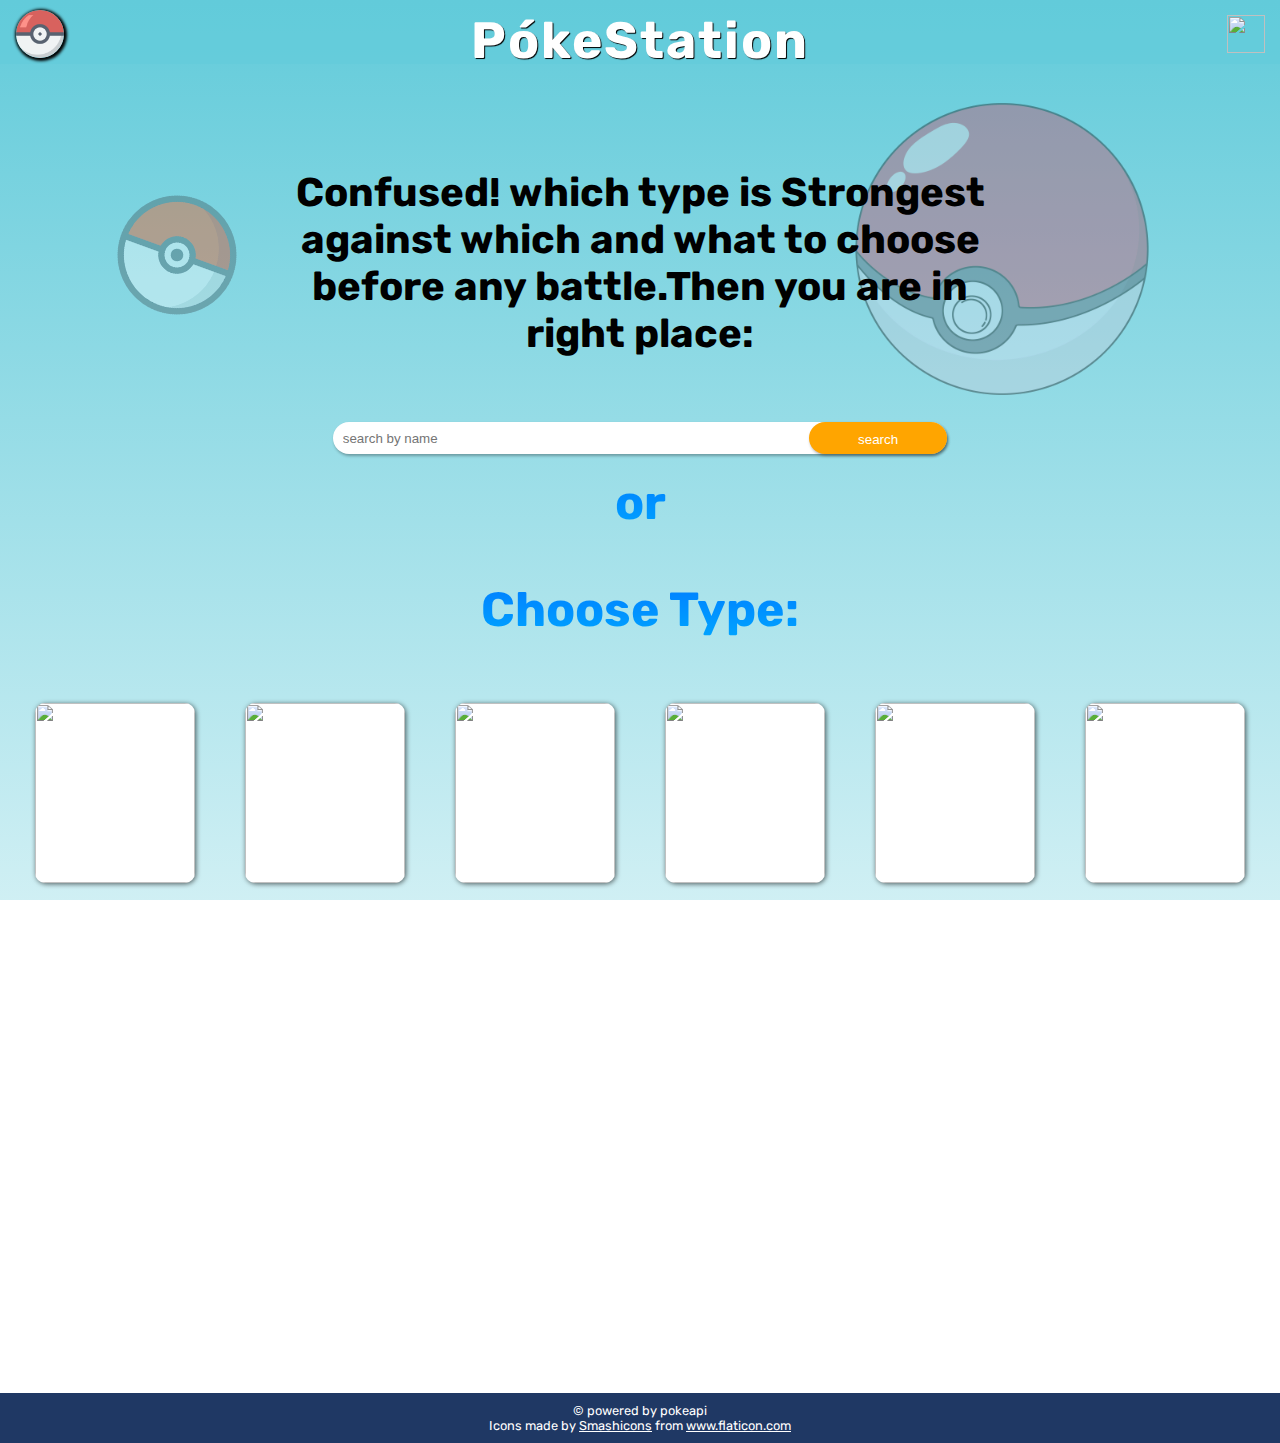
==== Index.html @ f2593197 "uploaded all files for the pokestation site" ====
<!DOCTYPE HTML>
<html>
<head>
  <meta charset="UTF-8">
  <meta name="viewport" content="width=device-width, initial-scale=1">
  <meta name="description" content="On PokeStation find a suitable pokemon for a battle. Make your perfect team after Knowing which type of pokemon is stronger thant the other">
  <meta name="keywords" content="Pokemon, Type, Pikachu, Charizard, Strong, Weak, agianst">
  <title>PokeStation</title>
  <link rel="stylesheet" href="style.css">
  <link rel="preconnect" href="https://fonts.gstatic.com">
  <link href="https://fonts.googleapis.com/css2?family=Roboto+Condensed:ital@1&family=Rubik:ital@1&display=swap" rel="stylesheet">
  <body>
    <div class="spinner">
    <div class="back"></div>
    <div class="loader"></div>
  </div>
    <header>
      <div class="bicon">
          <img src="ball.png">
      </div>
      <div class="title">
        <h1>PókeStation</h1>
      </div>
      <div class="search-icon hide">
        <img src="search.png">
      </div>
      <a href="https://form.123formbuilder.com/4982743/my-form"><img border="0" src=logo/cs.png></a>
    </header>

    <div class="home-page">
      <div class="text">
        <p>
          Confused! which type is Strongest against which and what to choose before any battle.Then you are in right place:
        </p>
        <form class="type-bar">
          <input type="text" class="bar-box" placeholder="search by name" maxlength="30" >
          <input type="button" class="submit" value="search">
        </form>
        <h1>or</h1>
        <h1>Choose Type:</h1>
      </div>
      <img src="bb.png" class="ball-1">
      <img src="b.png" class="ball-2">

      <div class="types">
        <img src="logo/bug.png">
        <img src="logo/dark.png">
        <img src="logo/dragon.png">
        <img src="logo/electric.png">
        <img src="logo/fairy.png">
        <img src="logo/fighting.png">
        <img src="logo/fire.png">
        <img src="logo/flying.png">
        <img src="logo/ghost.png">
        <img src="logo/grass.png">
        <img src="logo/ground.png">
        <img src="logo/ice.png">
        <img src="logo/normal.png">
        <img src="logo/poison.png">
        <img src="logo/psychic.png">
        <img src="logo/rock.png">
        <img src="logo/steel.png">
        <img src="logo/water.png">
      </div>
    </div>

      <div class="result-page hide">
        <img src="bb.png" class="ball-1">
        <img src="b.png" class="ball-2">
        <div class="resHead">

       <!--
        <div class="type-banner">
          <img src="logo/water.png">
        </div>
        <p>
          Total water type pokemon <br><br><span class="num">82</span>
        </p>-->
        </div>
        <div class="pokemon-list">
          <div class="strong-against">
            <h1> STRONG AGAINST </h1>
            <div class="poks stg">
             <!-- <img src="logo/rock.png">
              <img src="logo/rock.png">
              <img src="logo/ice.png">-->
            </div>
          </div>
          <div class="weak-against">
           <h1> WEAK AGAINST</h1>
           <div class="poks wek">
              <!--<img src="logo/rock.png">
              <img src="logo/rock.png">-->
            </div>
          </div>
        </div>
      </div>
<div class="pokspic">
  <div class="ehead">
  </div>
  <img src="bb.png" class="ball-1">
  <img src="b.png" class="ball-2">
  <div class="pic-page">
    <!--<figure>
    <img src="https://img.pokemondb.net/artwork/large/charmander.jpg">
    <figcaption>CHARMANDER</figcaption>
    </figure>-->
  </div>
</div>
<div class="pok-det hide">
  <span class="det-icon">
  <!--<img src="https://img.pokemondb.net/artwork/large/charmander.jpg">
      <h1> Charmander </h1>-->
  </span>
  <div class="details">
  <h1 class="h1">Type : <span class="dName"></span></h1>
   <div class="wh">

   </div>
  <div class="stats">
    <h1>HP</h1><div><div id="hp"></div></div>
    <h1>Attack</h1><div><div id="attack"></div></div>
    <h1>Defense</h1><div><div id="defense"></div></div>
    <h1>Special-attack</h1><div><div id="special-attack"></div></div>
    <h1>Special-Defense</h1><div><div id="special-defense"></div></div>
    <h1>Speed</h1><div><div id="speed"></div></div>
  </div>
</div>
  <div class="pokemon-list">
          <div class="strong-against">
            <h1> STRONG AGAINST* </h1>
            <div class="poks strong stg">
             <!-- <img src="logo/rock.png">
              <img src="logo/rock.png">
              <img src="logo/ice.png">-->
            </div>
          </div>
          <div class="weak-against">
           <h1> WEAK AGAINST*</h1>
           <div class="poks weak wek">
              <!--<img src="logo/rock.png">
              <img src="logo/rock.png">-->
            </div>
          </div>
        </div>
</div>

    <footer class="footer">
      <p>
        &copy; powered by pokeapi</P>
        <div>Icons made by <a href="https://www.flaticon.com/authors/smashicons" title="Smashicons">Smashicons</a> from <a href="https://www.flaticon.com/" title="Flaticon">www.flaticon.com</a></div>
    </footer>
    <script type="text/javascript" src="search.js"></script>
  </body>
</html>
---- style.css ----
:root{
  --display: 0;
  /* --hp: 0;
  --attack:0;
  --defense:0;
  --spA:0;
  --spD:0;
  --speed:0; */
}


* {
  margin: 0;
  padding: 0;
  box-sizing: border-box;
}

body {

background: linear-gradient(to top, rgba(98,203,218,0.3), rgba(98,203,218,1));
background-repeat: no-repeat;
background-size: cover;
background-attachment: fixed;
}

header {
  background: rgba(98,203,218,0.6);
  height: 64px;
  font-family: 'Rubik', sans-serif;
}

header a img {
  position: absolute;
  right: 15px;
  top: 15px;
  height: 38px;
  width: 38px;
}


.bicon{
  position: fixed;
  z-index: 101;
}
header .bicon img {
  position: absolute;
  margin-left: 1rem;
  margin-top: 0.6rem;
  width: 40px;
  height: 40px;
  box-shadow: 1px 1px 3px 2px black;
  border-radius: 50%;
  cursor: pointer;
  z-index: 200;
}

.bicon::after{
  content: "<< Click here to go Home!";
  font-weight: bold;
width: 100px;
padding: 3px;
text-align: center;
  position: absolute;
  top: 14px;
  left: 70px;
background: white;
border-radius: 5px;
box-shadow: 1px 1px 5px black;
opacity: var(--display);
transition: opacity 2s;
}

header .title {
  text-align: center;
  padding-top: 0.6rem;
  color: white;
  font-size: 1.1rem;
  letter-spacing: 2px;
  text-shadow: 1px 0.8px 0.8px black;
}

header .search-icon img {
  position: fixed;
  width: 80px;
  height: 80px;
  bottom: 14px;
  right: 0;
  cursor: pointer;
  transition: all 0.89s;
  z-index: 100;
}

header .search-icon img:hover {
  transform: scale(1.2);
}

h1{
  opacity: 0;
    transform: translateY(30px);
    transition: transform 0.75s,
                opacity 1s;
}

.ball-1,
.ball-2 {
  position: absolute;
  opacity: 0.2;
  z-index: -1;
}

.ball-2 {
  width: 150px;
  height: 150px;
  top: 20%;
  left: 8%;
  transform: rotate(20deg);
}

.ball-1 {
  width: 300px;
  height: 300px;
  right: 10%;
  top: 11%;
}

.text {
  font-family: 'Rubik', sans-serif;
  font-weight: bold;
  text-align: center;
  margin-top: 80px;
}

.text p {
  font-size: 2.5rem;
  padding: 25px;
  z-index: 10000;
  color: black;
}

.text h1 {
  font-size: 3rem;
  margin-top: 20px;
  margin-bottom: 50px;
  background: -webkit-linear-gradient(#007dff,#00a4ff);
  background-clip: text;
  -webkit-background-clip: text;
  -webkit-text-fill-color: transparent;
}

.type-bar{
 margin-top: 2.5rem;
 display: flex;
 justify-content: center;
 align-items: center;
position: relative;
}

.bar-box{
  border: none;
  padding: 10px;
  border-radius: 20px;
  height: 2rem;
  width: 80%;
  outline:none;
  box-shadow: 1px 2px 3px rgba(0,0,0,0.3);
}

.submit{
width: 18%;
border: none;
border-radius: 20px;
position: absolute;
height: 2rem;
color: white;
background: orange;
padding: 10px;
right: 10%;
outline: none;
cursor: pointer;
box-shadow: 1px 2px 3px rgba(0,0,0,0.3);
}

.types img:hover{
  cursor: pointer;
  transform: scale(1.1);
}

.types img {
  cursor: pointer;
  width: 160px;
  height: 180px;
  margin: 15px 25px 25px 25px;
  /* border: 1px solid #a8a8a7; */
  border-radius: 10px;
  box-shadow: 1px 1px 5px  rgba(0,0,0,0.6);
  background-color: white;
  opacity: 0;
  transform: translateY(100px);
  transition: transform 0.75s,
              opacity 1s;
}



.types {
  display: flex;
  flex-wrap: wrap;
  justify-content: center;
}

footer {
  margin-top: 25px;
  background-color: #1f3864;
  height: 50px;
  text-align: center;
  color: white;
  font-family: 'Rubik', sans-serif;
  width: 100%;
  padding: 10px;
    font-size: 0.8rem;
}
footer a {
  text-decoration: underline;
  color: white;
}

@media only screen and (max-width: 1080px) {

  .ball-2 {
    width: 135px;
    height: 135px;
    top: 20%;
    left: -40px;
    transform: rotate(20deg);
  }

  .ball-1 {
    width: 175px;
    height: 175px;
    right: 0;
    top: 21%;
  }

  .types img {
    margin: 8px 18px 18px 18px;
  }

  header .search-icon img {
    width: 90px;
    height: 90px;
  }
  .details{
    font-size: 10px;
    }
    
    .details img{
      width: 100px;
      height: 50px;
    }
  .stats{
    min-width: 75%;
  }
}

.hide {
  display: none;
}

.type-banner img {
  width: 180px;
  height: 200px;
  background: linear-gradient(rgb(218,217,217), #f2f2f2);
  border-radius: 20px;
  padding-left: 8px;
  box-shadow: 1px 2px 5px rgba(0,0,0,0.6);
}
.type-banner {
  margin: 50px 0 50px 0;
  width: 100%;
  display: flex;
  justify-content: center;
}

.pokemon-list {
  display: flex;
  flex-wrap: wrap;
  justify-content: center;
  align-items: center;
  margin-top: 50px;
}
.pokemon-list img {
  width: 160px;
  height: 180px;
  margin: 5px;
  cursor: pointer;
}

.result-page,
.details {
  text-align: center;
}

.strong-against,
.weak-against {
  box-shadow: 2px 0 5px black;
  margin-bottom: 30px;
  margin-left: 10px;
  margin-right: 10px;
  padding-top: 10px;
  border-radius: 20px 20px 0 0 ;
}

.strong-against h1,
.weak-against h1 {
  font-family: 'Rubik';
  font-size: 32px;
  margin-bottom: 8px;
  padding:10px;
}

.result-page p {
  font-family: 'Rubik';
  font-size: 2.2rem;
}

.num{
  font-family: fantasy;
  background: -webkit-linear-gradient(#007dff,#00a4ff);
  background-clip: text;
  -webkit-background-clip: text;
  -webkit-text-fill-color: transparent;
  color: white;
  font-size: 5rem;
}

.poks{
 margin: 0 10px 0 10px;
}
.strong-against{
  background: -webkit-linear-gradient(to bottom right, #76b852, rgba(33,150,243,0.6));
  background: linear-gradient(to bottom right, #76b852, rgba(33,150,243,0.6));
}

.weak-against {
background: -webkit-linear-gradient(to bottom right, #f44336, rgba(33,150,243,0.6));  /* Chrome 10-25, Safari 5.1-6 */
background: linear-gradient(to bottom right, rgba(33,150,243,0.6), #f44336); /* W3C, IE 10+/ Edge, Firefox 16+, Chrome 26+, Opera 12+, Safari 7+ */
}

@media only screen and (min-width: 720px){

header .title {
  font-size: 1.6rem;
}
header .bicon img {
  width: 48px;
  height: 48px;
}

  .strong-against,
  .weak-against {
    border-radius: 20px 0px 20px 0px;
    box-shadow: 0px 2px 7px rgba(0,0,0,0.7),
                0px -2px 7px rgba(0,0,0,0.7);
  }
.strong-against{
  margin-right: 1.75rem;
    margin-left: 1.75rem;
    background: -webkit-linear-gradient(to bottom right, #76b852, rgba(33,150,243,0.6));  /* Chrome 10-25, Safari 5.1-6 */
    background: linear-gradient(to bottom right, #76b852, rgba(33,150,243,0.6)); /* W3C, IE 10+/ Edge, Firefox 16+, Chrome 26+, Opera 12+, Safari 7+ */

}
.weak-against {
  margin-left: 1.75rem;
  margin-right: 1.75rem;
background: -webkit-linear-gradient(to bottom right, #f44336, rgba(33,150,243,0.6));  /* Chrome 10-25, Safari 5.1-6 */
background: linear-gradient(to bottom right, rgba(33,150,243,0.6), #f44336); /* W3C, IE 10+/ Edge, Firefox 16+, Chrome 26+, Opera 12+, Safari 7+ */
}

.result-page p {
  font-size: 2.5rem;
  font-weight: bold;
}

header .search-icon img{
  width: 105px;
  height: 105px;
}
  .type-banner img{
    width:240px;
    height:260px;
  }

  .strong-against h1,
  .weak-against h1 {
    padding: 20px;
  }



  .text {
    font-family: 'Rubik', sans-serif;
    font-weight: bold;
    text-align: center;
    margin-top: 80px;
    margin-left: 20%;
    margin-right: 20%;
  }

.pic-page{
  margin-left: 100px;
  margin-right: 100px;
}

.pic-page figure{
  font-size: 1.5rem;
}

.pic-page img {
  margin:10px;
  cursor: pointer;
}



}

.pic-page img {
  background: white;
  width: 180px;
  height: 200px;
  padding: 8px;
  border-radius: 15px;
  box-shadow: 1px 1px 8px black;
  cursor: pointer;
}
.pic-page figure{
  margin-bottom: 12px;
  font-family: cursive;
  text-align: center;
 font-weight: bold;
 text-transform: uppercase;
 text-shadow: 1px 2px 3px grey;
}

.pic-page{
  display: flex;
  flex-wrap: wrap;
  justify-content: space-around;
  align-items: center;
  margin-top: 20px;
}

.head-name{
  text-align: center;
  font-weight: bold;
  font-family: 'Rubik';
  font-size: 2.4rem;
  text-transform: uppercase;
  margin-top: 10%;
  margin-bottom: 5%;
}

.search-icon::before{
  content: "Click here to see every pokemon of your selected type";
    font-weight: bold;
width: 100px;
padding: 3px;
text-align: center;
  position: fixed;
  bottom: 108px;
 right: 5px;
background: white;
border-radius: 5px;
box-shadow: 1px 0px 5px black;
z-index: 102;
opacity: var(--display);
transition: opacity 2s;
}

.search-icon::after{
  content:"";
  position: fixed;
  width: 10px;
  height: 10px;
  background: white;
  z-index: 101;
  right: 48px;
  bottom:102px;
  box-shadow: 1px 1px 5px black;
  transform: rotate(45deg);
  opacity: var(--display);
  transition: opacity 2s;
}

.loader {
  position:absolute;
  top: 50%;
  left:calc(50% - 60px);
  border: 16px solid #f3f3f3;
  border-radius: 50%;
  border-top: 16px solid #3498db;
  width: 120px;
  height: 120px;
  -webkit-animation: spin 2s linear infinite; /* Safari */
  animation: spin 2s linear infinite;
  z-index: 1001;
}

/* Safari */
@-webkit-keyframes spin {
  0% { -webkit-transform: rotate(0deg); }
  100% { -webkit-transform: rotate(360deg); }
}

@keyframes spin {
  0% { transform: rotate(0deg); }
  100% { transform: rotate(360deg); }
}

.back{
  position: absolute;
  width: 100%;
  height:100vh;
  background: rgba(0,0,0,0.5);
  z-index: 1000;
}

.det-icon{
  display: flex;
  flex-direction: column;
  justify-content: center;
  align-items: center;

}

.det-icon img{
  margin-top: 20px;
  width: 240px;
  height: 260px;
  border-radius: 20px;
  background: white;
  padding: 8px;
  box-shadow: 1px 2px 5px rgba(0,0,0,0.6);
}
.det-icon h1{
  font-family: Rubik;
  font-size: 3.2em;
  margin: 10px;
  text-transform: uppercase;
  color: white;
  text-shadow: 1px 1px black;
  opacity: 1;
}
.details{
  margin-top: 50px;
  display: flex;
  flex-direction: column;
  align-content: center;
  align-items: center;
}

.details h1{
  font-size: 3em;
  font-family: Rubik;
  margin-top: 20px;
  opacity: 1;
}

.details span{
  opacity: 1;
  color: goldenrod;
  font-size: 1.3em;
  text-shadow: 1px 2px grey;
}

.dName img {
margin-bottom: -20px;
}
.h1{
  margin-bottom: 0px;
}

.wh{
  margin-top: -25px;
}

.pokemon-list{
  text-align: center;
}

.stats{
  width:30%;
 margin-top: 45px;
 padding: 10px;
 border-radius: 20px;
 border: 1px solid grey;
}

.stats h1{
  font-size: 25px;
  text-align: start;
}

.stats div{
  box-shadow: 1px 1px 5px rgba(0,0,0,0.3);
  border-radius: 5px;
  height: 10px;
}

#hp{
  background-color: lawngreen;
}
#attack{
  background-color: crimson;
}
#defense{
  background-color: darkgoldenrod;
}
#special-attack{
  background-color: red;
}
#special-defense{
  background-color: yellow;
}
#speed{
  background-color: turquoise;
}
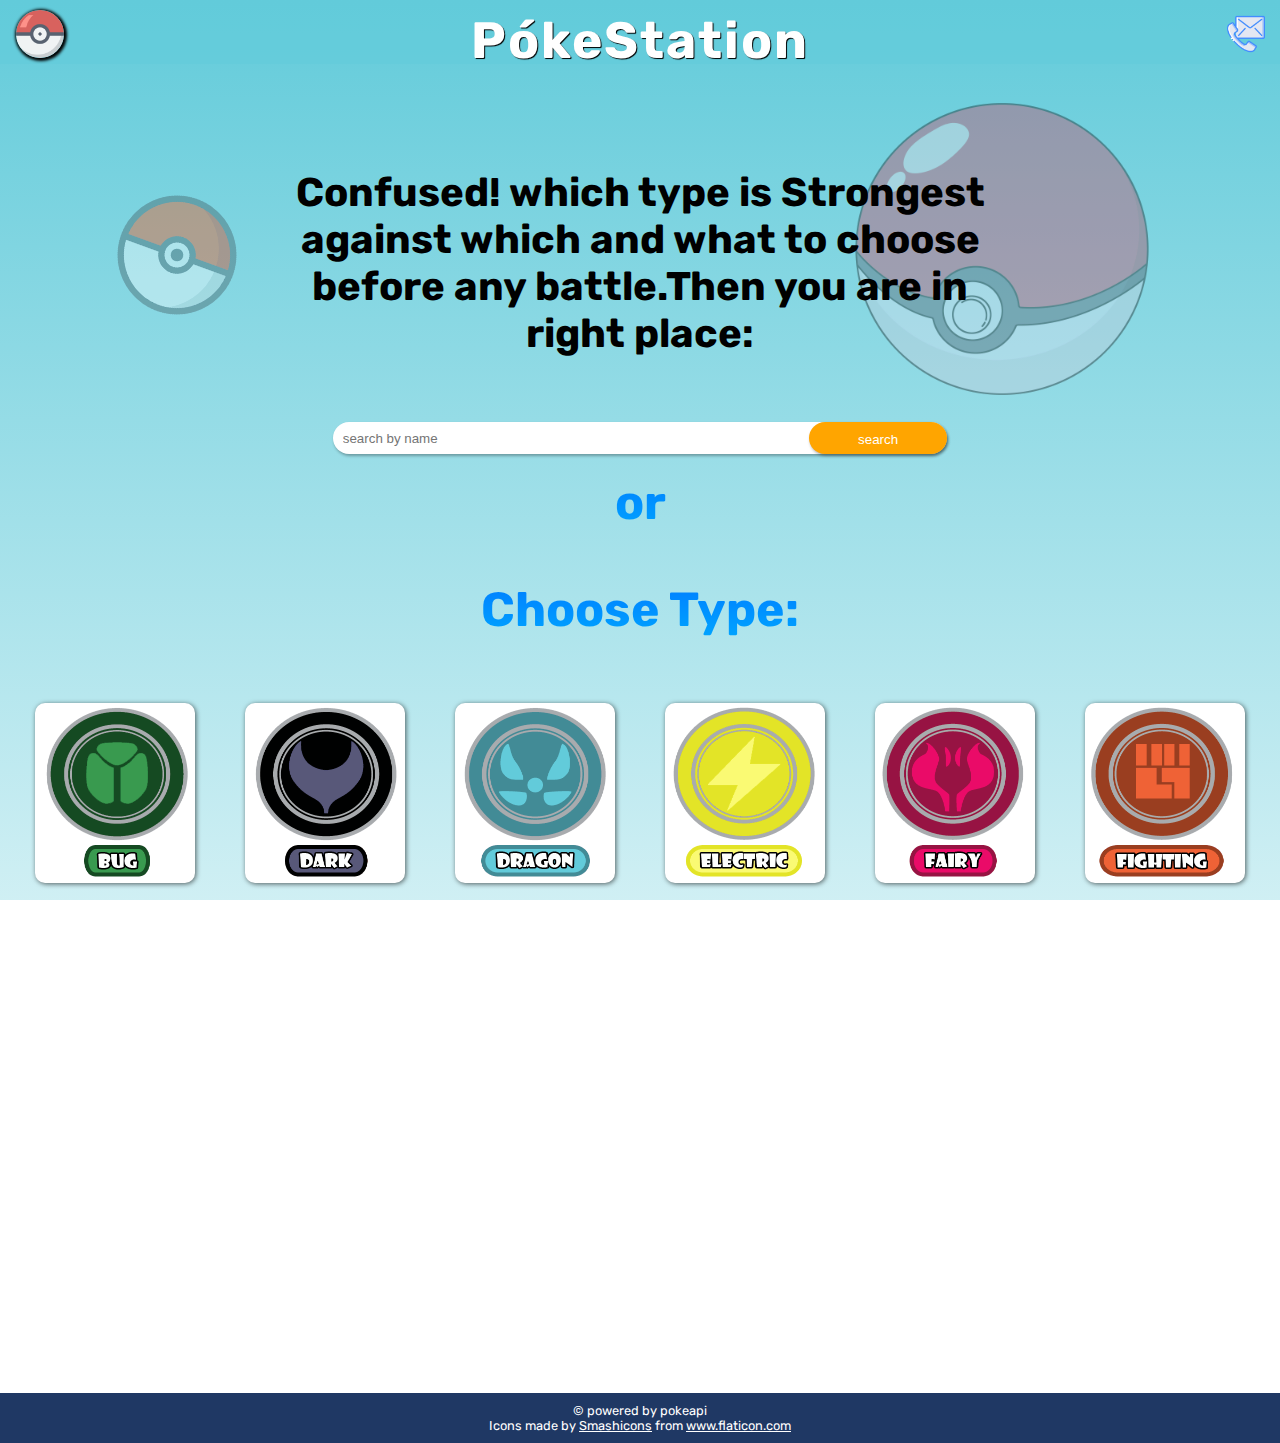
==== commit 1bbe09e4: "google analytics" ====
--- a/Index.html
+++ b/Index.html
@@ -1,6 +1,15 @@
 <!DOCTYPE HTML>
 <html>
 <head>
+  <!-- Google tag (gtag.js) -->
+  <script async src="https://www.googletagmanager.com/gtag/js?id=G-BDR8SKGQT1"></script>
+  <script>
+    window.dataLayer = window.dataLayer || [];
+    function gtag(){dataLayer.push(arguments);}
+    gtag('js', new Date());
+
+    gtag('config', 'G-BDR8SKGQT1');
+  </script>
   <meta charset="UTF-8">
   <meta name="viewport" content="width=device-width, initial-scale=1">
   <meta name="description" content="On PokeStation find a suitable pokemon for a battle. Make your perfect team after Knowing which type of pokemon is stronger thant the other">
--- a/style.css
+++ b/style.css
@@ -226,7 +226,7 @@
 }
 
 @media only screen and (max-width: 1080px) {
-
+    
   .ball-2 {
     width: 135px;
     height: 135px;
@@ -243,7 +243,7 @@
   }
 
   .types img {
-    margin: 8px 18px 18px 18px;
+    margin: 6px 12px 12px 12px;
   }
 
   header .search-icon img {
@@ -261,6 +261,7 @@
   .stats{
     min-width: 75%;
   }
+  
 }
 
 .hide {
@@ -292,7 +293,7 @@
 .pokemon-list img {
   width: 160px;
   height: 180px;
-  margin: 5px;
+  /* margin: 3px; */
   cursor: pointer;
 }
 
@@ -419,16 +420,16 @@
 .pic-page img {
   margin:10px;
   cursor: pointer;
-}
-
+  margin-right: 40px;
+}
 
 
 }
 
 .pic-page img {
   background: white;
-  width: 180px;
-  height: 200px;
+  width: 160px;
+  height: 180px;
   padding: 8px;
   border-radius: 15px;
   box-shadow: 1px 1px 8px black;
